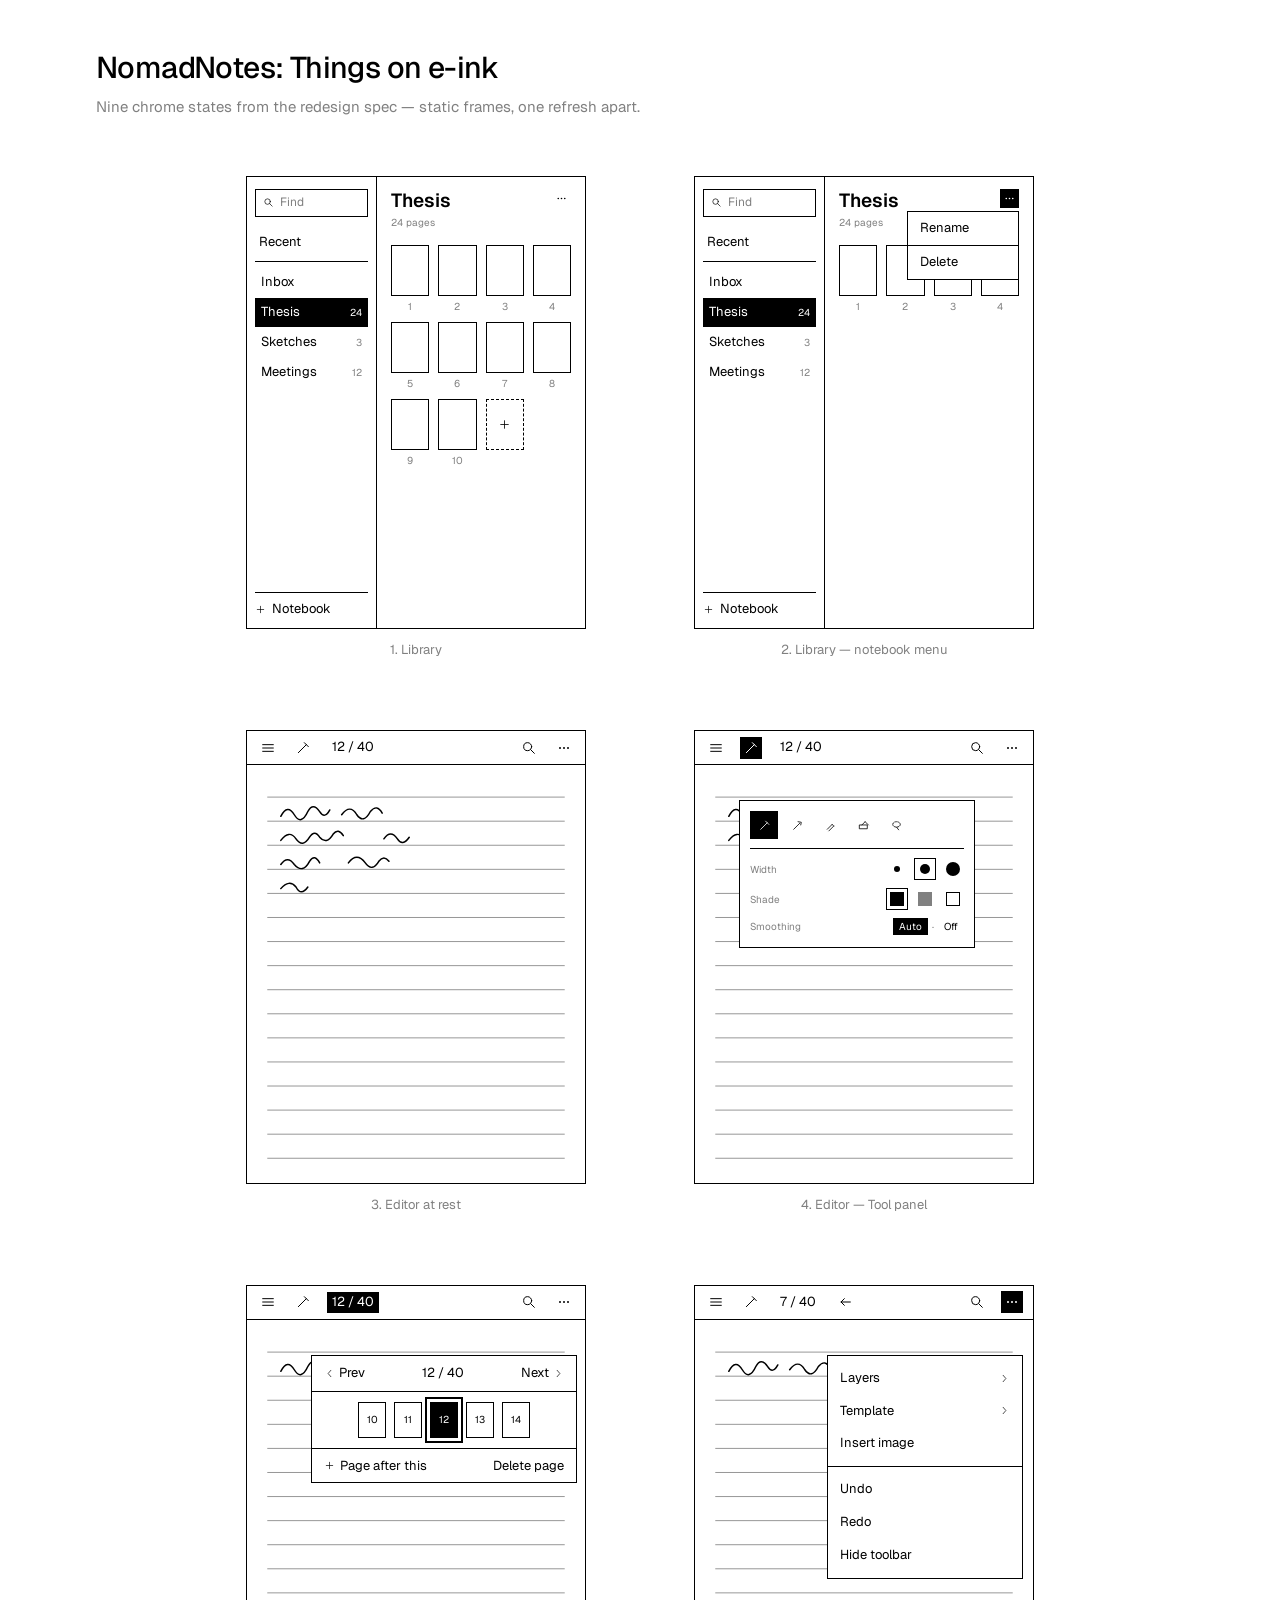
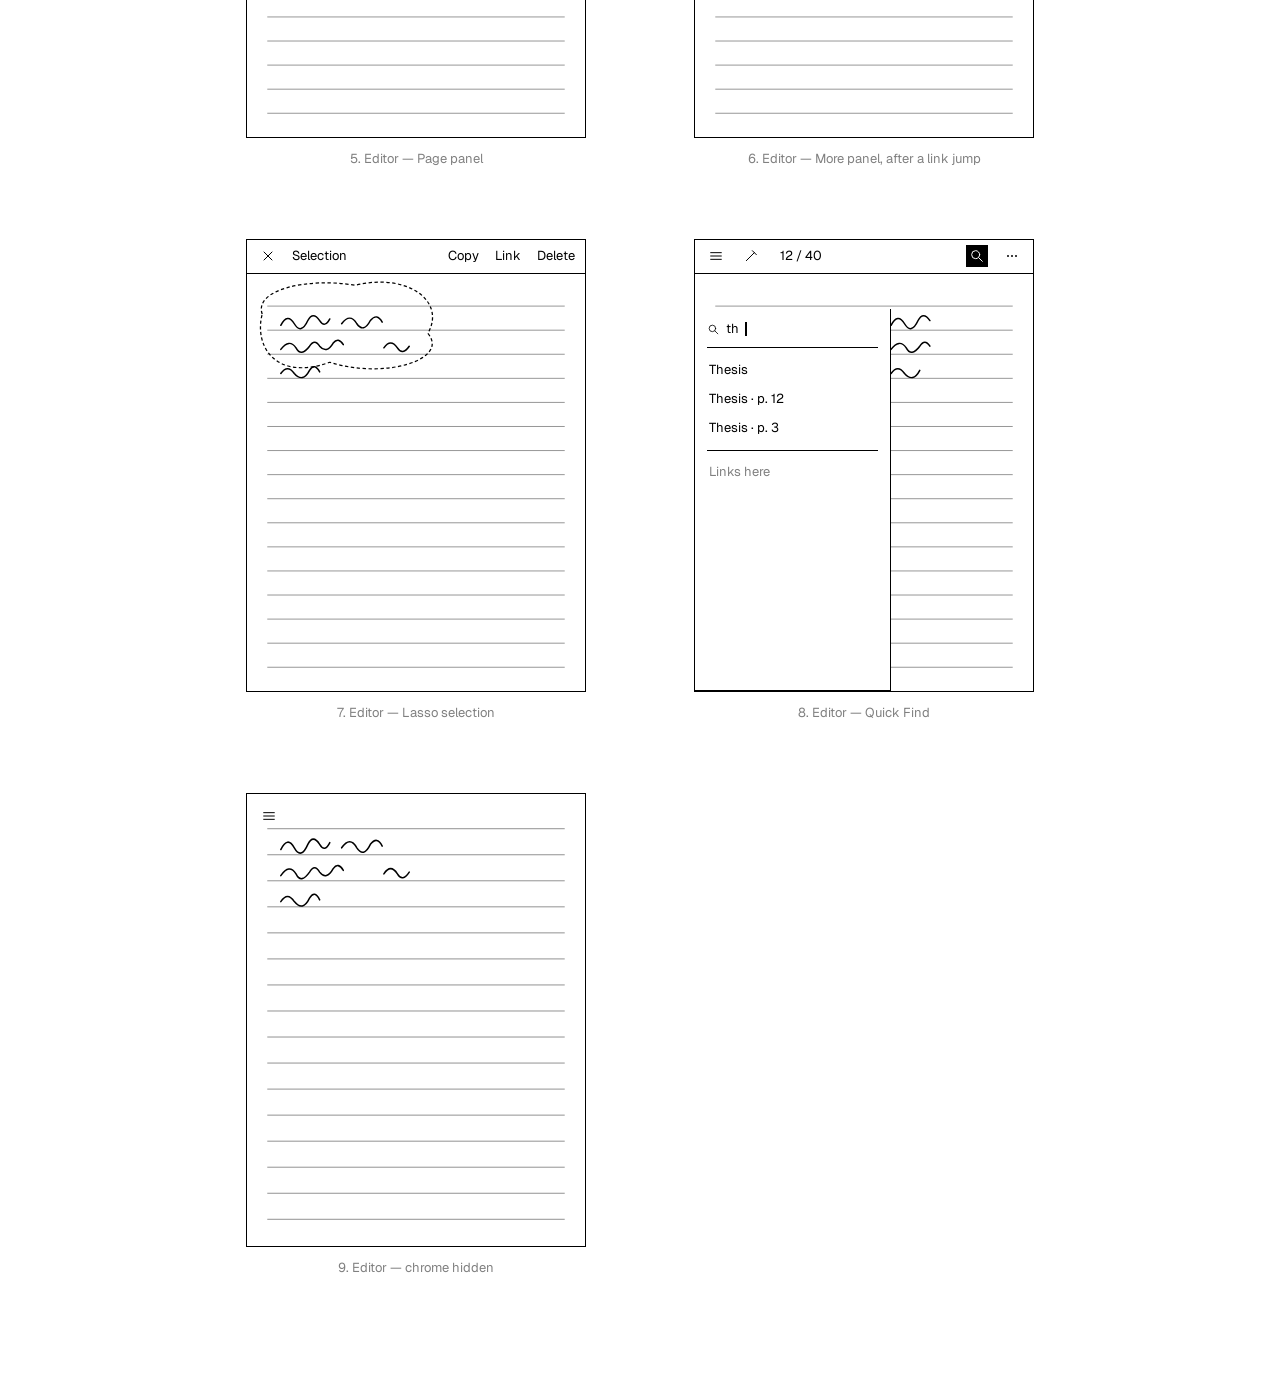
==== docs/superpowers/specs/2026-09-18-things-eink-ui-mockups.html @ f2b1605f "Specify a Things-inspired e-ink chrome with black-and-white mockups Translate Things 3's desktop str" ====
<!doctype html>
<html lang="en">
<head>
<meta charset="utf-8">
<meta name="viewport" content="width=device-width, initial-scale=1">
<title>NomadNotes: Things on e-ink</title>
<meta name="description" content="Wireframes for the Things-on-e-ink chrome redesign.">
<link rel="icon" href="data:image/svg+xml,%3Csvg xmlns='http://www.w3.org/2000/svg' viewBox='0 0 64 64'%3E%3Crect width='64' height='64' fill='%23000'/%3E%3Ctext x='32' y='45' font-family='Arial, sans-serif' font-size='38' font-weight='700' fill='%23fff' text-anchor='middle'%3EN%3C/text%3E%3C/svg%3E">
<link rel="preconnect" href="https://fonts.googleapis.com">
<link rel="preconnect" href="https://fonts.gstatic.com" crossorigin>
<link href="https://fonts.googleapis.com/css2?family=Geist:wght@400;500;600&display=swap" rel="stylesheet">
<style>
  :root{
    --ink:#000; --paper:#fff; --muted:#808080;
    --title:19px; --body:13px; --caption:10px;
  }
  *{ box-sizing:border-box; }
  html{ background:var(--paper); }
  body{
    margin:0;
    background:var(--paper);
    color:var(--ink);
    font-family:"Geist", -apple-system, BlinkMacSystemFont, "Segoe UI", Helvetica, Arial, sans-serif;
    font-weight:400;
    -webkit-font-smoothing:antialiased;
    -moz-osx-font-smoothing:grayscale;
  }
  .wrap{ max-width:1120px; margin:0 auto; padding:0 16px; }

  /* ---- page header ---- */
  header.page{ padding:48px 0 8px; }
  header.page h1{
    margin:0;
    font-size:clamp(22px, 4vw, 30px);
    font-weight:500;
    letter-spacing:-0.02em;
  }
  header.page p{
    margin:10px 0 0;
    color:var(--muted);
    font-size:15px;
  }

  /* ---- icon sprite ---- */
  .icon{
    width:16px; height:16px; display:block;
    color:var(--ink);
    stroke:var(--ink);
    fill:none;
    stroke-width:1.5;
    stroke-linecap:round;
    stroke-linejoin:round;
  }
  .icon.xs{ width:11px; height:11px; }
  .icon.sm{ width:13px; height:13px; }

  /* ---- frame grid ---- */
  .frames-grid{
    display:grid;
    grid-template-columns:repeat(auto-fit, minmax(260px, 420px));
    justify-content:center;
    gap:40px 28px;
    padding:36px 0 88px;
  }
  .frame-card{ display:flex; flex-direction:column; align-items:center; }
  .frame-card figcaption{
    margin-top:12px;
    font-size:13px;
    color:var(--muted);
    text-align:center;
  }

  .device-frame{
    position:relative;
    width:100%;
    aspect-ratio:3/4;
    background:var(--paper);
    border:1.5px solid var(--ink);
    overflow:hidden;
    font-size:var(--body);
    line-height:1.3;
  }

  /* ================= LIBRARY ================= */
  .library{ display:flex; height:100%; }
  .lib-sidebar{
    width:37%;
    min-width:130px;
    border-right:1px solid var(--ink);
    display:flex;
    flex-direction:column;
    padding:12px 8px 10px;
  }
  .find-field{
    display:flex; align-items:center; gap:6px;
    border:1.5px solid var(--ink);
    padding:5px 7px;
    margin-bottom:12px;
  }
  .find-field span{ color:var(--muted); font-size:12px; }
  .recent-row{ padding:5px 4px; }
  .hr{ height:1px; background:var(--ink); margin:6px 0; border:none; }
  .notebook-list{ display:flex; flex-direction:column; gap:1px; }
  .notebook-row{
    display:flex; align-items:center; justify-content:space-between;
    padding:6px 6px;
  }
  .notebook-row.selected{ background:var(--ink); color:var(--paper); }
  .notebook-row .count{ font-size:var(--caption); color:var(--muted); }
  .notebook-row.selected .count{ color:var(--paper); }
  .add-notebook{
    margin-top:auto;
    display:flex; align-items:center; gap:6px;
    padding-top:8px;
    border-top:1px solid var(--ink);
  }

  .lib-content{ flex:1; min-width:0; position:relative; padding:12px 14px 14px; }
  .lib-content-head{ display:flex; justify-content:space-between; align-items:flex-start; }
  .lib-title{ font-size:var(--title); font-weight:600; }
  .lib-caption{ margin-top:2px; font-size:var(--caption); color:var(--muted); }
  .icon-btn{
    background:none; border:0; padding:3px;
    display:inline-flex; align-items:center; justify-content:center;
    color:var(--ink); font:inherit;
  }
  .icon-btn.active{ background:var(--ink); }
  .icon-btn.active .icon{ color:var(--paper); stroke:var(--paper); }

  .thumb-grid{
    display:grid; grid-template-columns:repeat(4, 1fr); gap:9px;
    margin-top:16px;
  }
  .thumb{ display:flex; flex-direction:column; align-items:center; gap:4px; }
  .thumb .box{ width:100%; aspect-ratio:3/4; border:1.5px solid var(--ink); }
  .thumb .num{ font-size:var(--caption); color:var(--muted); }
  .thumb-plus .box{
    border:1.5px dashed var(--ink);
    display:flex; align-items:center; justify-content:center;
  }

  .popover{
    position:absolute; top:34px; right:14px; z-index:5;
    background:var(--paper); border:1.5px solid var(--ink);
    min-width:112px;
  }
  .popover .prow{ padding:8px 12px; }
  .popover .prow + .prow{ border-top:1px solid var(--ink); }

  /* ================= EDITOR ================= */
  .editor{ position:relative; height:100%; display:flex; flex-direction:column; }
  .bar{
    flex:0 0 auto; height:34px;
    display:flex; align-items:center; justify-content:space-between;
    padding:0 10px;
    border-bottom:1px solid var(--ink);
    position:relative; z-index:2; background:var(--paper);
  }
  .bar-group{ display:flex; align-items:center; gap:13px; }
  .counter{ font-size:var(--body); padding:2px 5px; }
  .counter.active{ background:var(--ink); color:var(--paper); }

  .bar.selection .bar-group.right{ gap:16px; }
  .bar .verb{ font-size:var(--body); }
  .bar .selection-label{ font-size:var(--body); }

  .canvas{ position:relative; flex:1; min-height:0; background:var(--paper); }
  .page-svg{ width:100%; height:100%; display:block; }
  .rule{ stroke:var(--muted); stroke-width:1; }
  .ink{ stroke:var(--ink); stroke-width:1.8; fill:none; stroke-linecap:round; stroke-linejoin:round; }
  .lasso{ stroke:var(--ink); stroke-width:1.5; fill:none; stroke-dasharray:4 3; }

  .hidden-menu{
    position:absolute; top:10px; left:10px; z-index:4;
    display:inline-flex; align-items:center; justify-content:center;
    padding:4px;
  }

  /* panels */
  .panel{
    position:absolute; top:35px; z-index:5;
    background:var(--paper); border:1.5px solid var(--ink);
    padding:8px 0;
  }
  .panel .prow{ padding:7px 12px; display:flex; align-items:center; justify-content:space-between; }
  .panel .prow.plain{ display:block; }
  .panel .hr{ margin:6px 0; }

  /* tool panel */
  .tool-panel{ left:44px; width:236px; padding:10px 10px 12px; }
  .tool-row{ display:flex; gap:5px; }
  .tool-slot{
    width:28px; height:28px;
    display:flex; align-items:center; justify-content:center;
    border:1.5px solid transparent;
  }
  .tool-slot.active{ background:var(--ink); }
  .tool-slot.active .icon{ color:var(--paper); stroke:var(--paper); }
  .tool-panel .hr{ margin:9px 0; }
  .swatch-row{ display:flex; align-items:center; justify-content:space-between; margin-top:8px; }
  .swatch-row .label{ color:var(--muted); font-size:var(--caption); }
  .swatches{ display:flex; align-items:center; gap:6px; }
  .swatch{
    width:22px; height:22px;
    display:flex; align-items:center; justify-content:center;
    border:1.5px solid transparent;
  }
  .swatch.selected{ border-color:var(--ink); }
  .dot{ border-radius:50%; background:var(--ink); }
  .dot.sm{ width:6px; height:6px; }
  .dot.md{ width:10px; height:10px; }
  .dot.lg{ width:14px; height:14px; }
  .sq{ width:14px; height:14px; }
  .sq.black{ background:var(--ink); }
  .sq.grey{ background:var(--muted); }
  .sq.white{ background:var(--paper); border:1px solid var(--ink); }
  .chip{ font-size:var(--caption); padding:2px 6px; }
  .chip.active{ background:var(--ink); color:var(--paper); }
  .chip-row{ display:flex; align-items:center; gap:4px; }
  .chip-sep{ color:var(--muted); font-size:var(--caption); }

  /* page panel */
  .page-panel{ left:64px; width:266px; padding:0 0 8px; }
  .page-nav{
    display:flex; align-items:center; justify-content:space-between;
    padding:9px 12px; border-bottom:1px solid var(--ink);
  }
  .page-nav .side{ display:flex; align-items:center; gap:4px; }
  .page-thumbs{
    display:flex; align-items:center; justify-content:center; gap:8px;
    padding:10px 12px; border-bottom:1px solid var(--ink);
  }
  .page-thumb{
    width:28px; height:36px;
    border:1px solid var(--ink);
    display:flex; align-items:center; justify-content:center;
    font-size:var(--caption);
  }
  .page-thumb.current{
    background:var(--ink); color:var(--paper);
    outline:2px solid var(--ink); outline-offset:3px;
  }
  .page-actions{
    display:flex; align-items:center; justify-content:space-between;
    padding:9px 12px 0;
  }
  .page-actions .side{ display:flex; align-items:center; gap:5px; }

  /* more panel */
  .more-panel{ right:10px; width:196px; padding:6px 0; }
  .more-panel .prow{ padding:8px 12px; }

  /* quick find panel */
  .qf-panel{
    left:0; top:35px; bottom:0; width:196px;
    border-top:none; border-left:none;
    padding:12px;
    display:flex; flex-direction:column;
  }
  .qf-field{
    display:flex; align-items:center; gap:6px;
    padding-bottom:9px; margin-bottom:8px;
    border-bottom:1px solid var(--ink);
  }
  .qf-field .caret{ width:1.5px; height:14px; background:var(--ink); }
  .qf-results .prow{ padding:6px 2px; display:block; }
  .qf-results .prow.secondary{ color:var(--muted); }
  .qf-results .hr{ margin:7px 0; }

  @media (max-width:640px){
    header.page{ padding-top:32px; }
    .frames-grid{ padding-top:28px; gap:32px 20px; }
  }
</style>
</head>
<body>

<!-- Inline icon sprite: simple stroke-only line glyphs, no icon library. -->
<svg aria-hidden="true" style="position:absolute;width:0;height:0;overflow:hidden">
  <defs>
    <symbol id="i-menu" viewBox="0 0 24 24">
      <line x1="4" y1="7" x2="20" y2="7"/><line x1="4" y1="12" x2="20" y2="12"/><line x1="4" y1="17" x2="20" y2="17"/>
    </symbol>
    <symbol id="i-pen" viewBox="0 0 24 24">
      <line x1="5" y1="19" x2="17" y2="7"/><line x1="14" y1="4" x2="20" y2="10"/>
    </symbol>
    <symbol id="i-pencil" viewBox="0 0 24 24">
      <line x1="5" y1="19" x2="16" y2="8"/><polyline points="13,5 19,6 18,11"/>
    </symbol>
    <symbol id="i-marker" viewBox="0 0 24 24">
      <line x1="6" y1="19" x2="15" y2="10"/><line x1="9" y1="22" x2="18" y2="13"/><line x1="15" y1="10" x2="18" y2="13"/>
    </symbol>
    <symbol id="i-eraser" viewBox="0 0 24 24">
      <rect x="5" y="11" width="14" height="7"/><line x1="9" y1="11" x2="15" y2="5"/><line x1="15" y1="5" x2="21" y2="11"/>
    </symbol>
    <symbol id="i-lasso" viewBox="0 0 24 24">
      <ellipse cx="12" cy="10" rx="7" ry="5" stroke-dasharray="3 2"/><line x1="12" y1="15" x2="16" y2="20"/>
    </symbol>
    <symbol id="i-search" viewBox="0 0 24 24">
      <circle cx="10" cy="10" r="6"/><line x1="14.5" y1="14.5" x2="20" y2="20"/>
    </symbol>
    <symbol id="i-more" viewBox="0 0 24 24">
      <circle cx="6" cy="12" r="1.5" fill="currentColor" stroke="none"/>
      <circle cx="12" cy="12" r="1.5" fill="currentColor" stroke="none"/>
      <circle cx="18" cy="12" r="1.5" fill="currentColor" stroke="none"/>
    </symbol>
    <symbol id="i-close" viewBox="0 0 24 24">
      <line x1="6" y1="6" x2="18" y2="18"/><line x1="18" y1="6" x2="6" y2="18"/>
    </symbol>
    <symbol id="i-back" viewBox="0 0 24 24">
      <line x1="20" y1="12" x2="6" y2="12"/><polyline points="11,7 6,12 11,17"/>
    </symbol>
    <symbol id="i-chevron-r" viewBox="0 0 24 24"><polyline points="9,5 15,12 9,19"/></symbol>
    <symbol id="i-chevron-l" viewBox="0 0 24 24"><polyline points="15,5 9,12 15,19"/></symbol>
    <symbol id="i-plus" viewBox="0 0 24 24">
      <line x1="12" y1="5" x2="12" y2="19"/><line x1="5" y1="12" x2="19" y2="12"/>
    </symbol>
  </defs>
</svg>

<div class="wrap">
  <header class="page">
    <h1>NomadNotes: Things on e-ink</h1>
    <p>Nine chrome states from the redesign spec — static frames, one refresh apart.</p>
  </header>

  <div class="frames-grid">

    <!-- 1. LIBRARY -->
    <figure class="frame-card">
      <div class="device-frame">
        <div class="library">
          <div class="lib-sidebar">
            <div class="find-field"><svg class="icon xs"><use href="#i-search"/></svg><span>Find</span></div>
            <div class="recent-row">Recent</div>
            <hr class="hr">
            <div class="notebook-list">
              <div class="notebook-row"><span>Inbox</span></div>
              <div class="notebook-row selected"><span>Thesis</span><span class="count">24</span></div>
              <div class="notebook-row"><span>Sketches</span><span class="count">3</span></div>
              <div class="notebook-row"><span>Meetings</span><span class="count">12</span></div>
            </div>
            <div class="add-notebook"><svg class="icon xs"><use href="#i-plus"/></svg><span>Notebook</span></div>
          </div>
          <div class="lib-content">
            <div class="lib-content-head">
              <div><div class="lib-title">Thesis</div><div class="lib-caption">24 pages</div></div>
              <button class="icon-btn"><svg class="icon sm"><use href="#i-more"/></svg></button>
            </div>
            <div class="thumb-grid">
              <div class="thumb"><div class="box"></div><span class="num">1</span></div>
              <div class="thumb"><div class="box"></div><span class="num">2</span></div>
              <div class="thumb"><div class="box"></div><span class="num">3</span></div>
              <div class="thumb"><div class="box"></div><span class="num">4</span></div>
              <div class="thumb"><div class="box"></div><span class="num">5</span></div>
              <div class="thumb"><div class="box"></div><span class="num">6</span></div>
              <div class="thumb"><div class="box"></div><span class="num">7</span></div>
              <div class="thumb"><div class="box"></div><span class="num">8</span></div>
              <div class="thumb"><div class="box"></div><span class="num">9</span></div>
              <div class="thumb"><div class="box"></div><span class="num">10</span></div>
              <div class="thumb thumb-plus"><div class="box"><svg class="icon sm"><use href="#i-plus"/></svg></div></div>
            </div>
          </div>
        </div>
      </div>
      <figcaption>1. Library</figcaption>
    </figure>

    <!-- 2. LIBRARY — ⋯ POPOVER -->
    <figure class="frame-card">
      <div class="device-frame">
        <div class="library">
          <div class="lib-sidebar">
            <div class="find-field"><svg class="icon xs"><use href="#i-search"/></svg><span>Find</span></div>
            <div class="recent-row">Recent</div>
            <hr class="hr">
            <div class="notebook-list">
              <div class="notebook-row"><span>Inbox</span></div>
              <div class="notebook-row selected"><span>Thesis</span><span class="count">24</span></div>
              <div class="notebook-row"><span>Sketches</span><span class="count">3</span></div>
              <div class="notebook-row"><span>Meetings</span><span class="count">12</span></div>
            </div>
            <div class="add-notebook"><svg class="icon xs"><use href="#i-plus"/></svg><span>Notebook</span></div>
          </div>
          <div class="lib-content">
            <div class="lib-content-head">
              <div><div class="lib-title">Thesis</div><div class="lib-caption">24 pages</div></div>
              <button class="icon-btn active"><svg class="icon sm"><use href="#i-more"/></svg></button>
            </div>
            <div class="thumb-grid">
              <div class="thumb"><div class="box"></div><span class="num">1</span></div>
              <div class="thumb"><div class="box"></div><span class="num">2</span></div>
              <div class="thumb"><div class="box"></div><span class="num">3</span></div>
              <div class="thumb"><div class="box"></div><span class="num">4</span></div>
            </div>
            <div class="popover">
              <div class="prow">Rename</div>
              <div class="prow">Delete</div>
            </div>
          </div>
        </div>
      </div>
      <figcaption>2. Library — notebook menu</figcaption>
    </figure>

    <!-- 3. EDITOR AT REST -->
    <figure class="frame-card">
      <div class="device-frame">
        <div class="editor">
          <div class="bar">
            <div class="bar-group left">
              <button class="icon-btn"><svg class="icon"><use href="#i-menu"/></svg></button>
              <button class="icon-btn"><svg class="icon"><use href="#i-pen"/></svg></button>
              <span class="counter">12 / 40</span>
            </div>
            <div class="bar-group right">
              <button class="icon-btn"><svg class="icon"><use href="#i-search"/></svg></button>
              <button class="icon-btn"><svg class="icon"><use href="#i-more"/></svg></button>
            </div>
          </div>
          <div class="canvas">
            <svg class="page-svg" viewBox="0 0 400 520" preserveAspectRatio="none">
              <line class="rule" x1="24" y1="40" x2="376" y2="40"/>
              <line class="rule" x1="24" y1="70" x2="376" y2="70"/>
              <line class="rule" x1="24" y1="100" x2="376" y2="100"/>
              <line class="rule" x1="24" y1="130" x2="376" y2="130"/>
              <line class="rule" x1="24" y1="160" x2="376" y2="160"/>
              <line class="rule" x1="24" y1="190" x2="376" y2="190"/>
              <line class="rule" x1="24" y1="220" x2="376" y2="220"/>
              <line class="rule" x1="24" y1="250" x2="376" y2="250"/>
              <line class="rule" x1="24" y1="280" x2="376" y2="280"/>
              <line class="rule" x1="24" y1="310" x2="376" y2="310"/>
              <line class="rule" x1="24" y1="340" x2="376" y2="340"/>
              <line class="rule" x1="24" y1="370" x2="376" y2="370"/>
              <line class="rule" x1="24" y1="400" x2="376" y2="400"/>
              <line class="rule" x1="24" y1="430" x2="376" y2="430"/>
              <line class="rule" x1="24" y1="460" x2="376" y2="460"/>
              <line class="rule" x1="24" y1="490" x2="376" y2="490"/>
              <path class="ink" d="M40,64 q8,-16 16,-2 q8,14 16,-4 q6,-12 14,0 q6,10 12,-2"/>
              <path class="ink" d="M112,62 q10,-14 18,0 q8,12 16,-4 q8,-10 14,2"/>
              <path class="ink" d="M40,94 q10,-14 18,-2 q8,12 16,-2 q6,-10 12,0 q8,10 16,-4 q6,-8 12,2"/>
              <path class="ink" d="M162,92 q8,-12 16,0 q6,10 14,-2"/>
              <path class="ink" d="M40,124 q8,-12 16,0 q10,12 18,-4 q6,-10 12,2"/>
              <path class="ink" d="M120,122 q10,-14 20,0 q8,12 16,-2 q6,-8 12,0"/>
              <path class="ink" d="M40,154 q10,-12 18,-2 q6,12 14,0"/>
            </svg>
          </div>
        </div>
      </div>
      <figcaption>3. Editor at rest</figcaption>
    </figure>

    <!-- 4. EDITOR — TOOL PANEL -->
    <figure class="frame-card">
      <div class="device-frame">
        <div class="editor">
          <div class="bar">
            <div class="bar-group left">
              <button class="icon-btn"><svg class="icon"><use href="#i-menu"/></svg></button>
              <button class="icon-btn active"><svg class="icon"><use href="#i-pen"/></svg></button>
              <span class="counter">12 / 40</span>
            </div>
            <div class="bar-group right">
              <button class="icon-btn"><svg class="icon"><use href="#i-search"/></svg></button>
              <button class="icon-btn"><svg class="icon"><use href="#i-more"/></svg></button>
            </div>
          </div>
          <div class="canvas">
            <svg class="page-svg" viewBox="0 0 400 520" preserveAspectRatio="none">
              <line class="rule" x1="24" y1="40" x2="376" y2="40"/>
              <line class="rule" x1="24" y1="70" x2="376" y2="70"/>
              <line class="rule" x1="24" y1="100" x2="376" y2="100"/>
              <line class="rule" x1="24" y1="130" x2="376" y2="130"/>
              <line class="rule" x1="24" y1="160" x2="376" y2="160"/>
              <line class="rule" x1="24" y1="190" x2="376" y2="190"/>
              <line class="rule" x1="24" y1="220" x2="376" y2="220"/>
              <line class="rule" x1="24" y1="250" x2="376" y2="250"/>
              <line class="rule" x1="24" y1="280" x2="376" y2="280"/>
              <line class="rule" x1="24" y1="310" x2="376" y2="310"/>
              <line class="rule" x1="24" y1="340" x2="376" y2="340"/>
              <line class="rule" x1="24" y1="370" x2="376" y2="370"/>
              <line class="rule" x1="24" y1="400" x2="376" y2="400"/>
              <line class="rule" x1="24" y1="430" x2="376" y2="430"/>
              <line class="rule" x1="24" y1="460" x2="376" y2="460"/>
              <line class="rule" x1="24" y1="490" x2="376" y2="490"/>
              <path class="ink" d="M40,64 q8,-16 16,-2 q8,14 16,-4 q6,-12 14,0 q6,10 12,-2"/>
              <path class="ink" d="M112,62 q10,-14 18,0 q8,12 16,-4 q8,-10 14,2"/>
              <path class="ink" d="M40,94 q10,-14 18,-2 q6,12 16,-2 q6,-10 12,0 q8,10 16,-4 q6,-8 12,2"/>
            </svg>
            <div class="panel tool-panel">
              <div class="tool-row">
                <div class="tool-slot active"><svg class="icon sm"><use href="#i-pen"/></svg></div>
                <div class="tool-slot"><svg class="icon sm"><use href="#i-pencil"/></svg></div>
                <div class="tool-slot"><svg class="icon sm"><use href="#i-marker"/></svg></div>
                <div class="tool-slot"><svg class="icon sm"><use href="#i-eraser"/></svg></div>
                <div class="tool-slot"><svg class="icon sm"><use href="#i-lasso"/></svg></div>
              </div>
              <hr class="hr">
              <div class="swatch-row">
                <span class="label">Width</span>
                <div class="swatches">
                  <div class="swatch"><span class="dot sm"></span></div>
                  <div class="swatch selected"><span class="dot md"></span></div>
                  <div class="swatch"><span class="dot lg"></span></div>
                </div>
              </div>
              <div class="swatch-row">
                <span class="label">Shade</span>
                <div class="swatches">
                  <div class="swatch selected"><span class="sq black"></span></div>
                  <div class="swatch"><span class="sq grey"></span></div>
                  <div class="swatch"><span class="sq white"></span></div>
                </div>
              </div>
              <div class="swatch-row">
                <span class="label">Smoothing</span>
                <div class="chip-row">
                  <span class="chip active">Auto</span>
                  <span class="chip-sep">·</span>
                  <span class="chip">Off</span>
                </div>
              </div>
            </div>
          </div>
        </div>
      </div>
      <figcaption>4. Editor — Tool panel</figcaption>
    </figure>

    <!-- 5. EDITOR — PAGE PANEL -->
    <figure class="frame-card">
      <div class="device-frame">
        <div class="editor">
          <div class="bar">
            <div class="bar-group left">
              <button class="icon-btn"><svg class="icon"><use href="#i-menu"/></svg></button>
              <button class="icon-btn"><svg class="icon"><use href="#i-pen"/></svg></button>
              <span class="counter active">12 / 40</span>
            </div>
            <div class="bar-group right">
              <button class="icon-btn"><svg class="icon"><use href="#i-search"/></svg></button>
              <button class="icon-btn"><svg class="icon"><use href="#i-more"/></svg></button>
            </div>
          </div>
          <div class="canvas">
            <svg class="page-svg" viewBox="0 0 400 520" preserveAspectRatio="none">
              <line class="rule" x1="24" y1="40" x2="376" y2="40"/>
              <line class="rule" x1="24" y1="70" x2="376" y2="70"/>
              <line class="rule" x1="24" y1="100" x2="376" y2="100"/>
              <line class="rule" x1="24" y1="130" x2="376" y2="130"/>
              <line class="rule" x1="24" y1="160" x2="376" y2="160"/>
              <line class="rule" x1="24" y1="190" x2="376" y2="190"/>
              <line class="rule" x1="24" y1="220" x2="376" y2="220"/>
              <line class="rule" x1="24" y1="250" x2="376" y2="250"/>
              <line class="rule" x1="24" y1="280" x2="376" y2="280"/>
              <line class="rule" x1="24" y1="310" x2="376" y2="310"/>
              <line class="rule" x1="24" y1="340" x2="376" y2="340"/>
              <line class="rule" x1="24" y1="370" x2="376" y2="370"/>
              <line class="rule" x1="24" y1="400" x2="376" y2="400"/>
              <line class="rule" x1="24" y1="430" x2="376" y2="430"/>
              <line class="rule" x1="24" y1="460" x2="376" y2="460"/>
              <line class="rule" x1="24" y1="490" x2="376" y2="490"/>
              <path class="ink" d="M40,64 q8,-16 16,-2 q8,14 16,-4 q6,-12 14,0 q6,10 12,-2"/>
              <path class="ink" d="M112,62 q10,-14 18,0 q8,12 16,-4 q8,-10 14,2"/>
            </svg>
            <div class="panel page-panel">
              <div class="page-nav">
                <span class="side"><svg class="icon xs"><use href="#i-chevron-l"/></svg>Prev</span>
                <span>12 / 40</span>
                <span class="side">Next<svg class="icon xs"><use href="#i-chevron-r"/></svg></span>
              </div>
              <div class="page-thumbs">
                <div class="page-thumb">10</div>
                <div class="page-thumb">11</div>
                <div class="page-thumb current">12</div>
                <div class="page-thumb">13</div>
                <div class="page-thumb">14</div>
              </div>
              <div class="page-actions">
                <span class="side"><svg class="icon xs"><use href="#i-plus"/></svg>Page after this</span>
                <span>Delete page</span>
              </div>
            </div>
          </div>
        </div>
      </div>
      <figcaption>5. Editor — Page panel</figcaption>
    </figure>

    <!-- 6. EDITOR — MORE PANEL, AFTER LINK JUMP -->
    <figure class="frame-card">
      <div class="device-frame">
        <div class="editor">
          <div class="bar">
            <div class="bar-group left">
              <button class="icon-btn"><svg class="icon"><use href="#i-menu"/></svg></button>
              <button class="icon-btn"><svg class="icon"><use href="#i-pen"/></svg></button>
              <span class="counter">7 / 40</span>
              <button class="icon-btn"><svg class="icon"><use href="#i-back"/></svg></button>
            </div>
            <div class="bar-group right">
              <button class="icon-btn"><svg class="icon"><use href="#i-search"/></svg></button>
              <button class="icon-btn active"><svg class="icon"><use href="#i-more"/></svg></button>
            </div>
          </div>
          <div class="canvas">
            <svg class="page-svg" viewBox="0 0 400 520" preserveAspectRatio="none">
              <line class="rule" x1="24" y1="40" x2="376" y2="40"/>
              <line class="rule" x1="24" y1="70" x2="376" y2="70"/>
              <line class="rule" x1="24" y1="100" x2="376" y2="100"/>
              <line class="rule" x1="24" y1="130" x2="376" y2="130"/>
              <line class="rule" x1="24" y1="160" x2="376" y2="160"/>
              <line class="rule" x1="24" y1="190" x2="376" y2="190"/>
              <line class="rule" x1="24" y1="220" x2="376" y2="220"/>
              <line class="rule" x1="24" y1="250" x2="376" y2="250"/>
              <line class="rule" x1="24" y1="280" x2="376" y2="280"/>
              <line class="rule" x1="24" y1="310" x2="376" y2="310"/>
              <line class="rule" x1="24" y1="340" x2="376" y2="340"/>
              <line class="rule" x1="24" y1="370" x2="376" y2="370"/>
              <line class="rule" x1="24" y1="400" x2="376" y2="400"/>
              <line class="rule" x1="24" y1="430" x2="376" y2="430"/>
              <line class="rule" x1="24" y1="460" x2="376" y2="460"/>
              <line class="rule" x1="24" y1="490" x2="376" y2="490"/>
              <path class="ink" d="M40,64 q8,-16 16,-2 q8,14 16,-4 q6,-12 14,0 q6,10 12,-2"/>
              <path class="ink" d="M112,62 q10,-14 18,0 q8,12 16,-4 q8,-10 14,2"/>
            </svg>
            <div class="panel more-panel">
              <div class="prow">Layers<svg class="icon xs"><use href="#i-chevron-r"/></svg></div>
              <div class="prow">Template<svg class="icon xs"><use href="#i-chevron-r"/></svg></div>
              <div class="prow plain">Insert image</div>
              <hr class="hr">
              <div class="prow plain">Undo</div>
              <div class="prow plain">Redo</div>
              <div class="prow plain">Hide toolbar</div>
            </div>
          </div>
        </div>
      </div>
      <figcaption>6. Editor — More panel, after a link jump</figcaption>
    </figure>

    <!-- 7. EDITOR — LASSO SELECTION -->
    <figure class="frame-card">
      <div class="device-frame">
        <div class="editor">
          <div class="bar selection">
            <div class="bar-group left">
              <button class="icon-btn"><svg class="icon"><use href="#i-close"/></svg></button>
              <span class="selection-label">Selection</span>
            </div>
            <div class="bar-group right">
              <span class="verb">Copy</span>
              <span class="verb">Link</span>
              <span class="verb">Delete</span>
            </div>
          </div>
          <div class="canvas">
            <svg class="page-svg" viewBox="0 0 400 520" preserveAspectRatio="none">
              <line class="rule" x1="24" y1="40" x2="376" y2="40"/>
              <line class="rule" x1="24" y1="70" x2="376" y2="70"/>
              <line class="rule" x1="24" y1="100" x2="376" y2="100"/>
              <line class="rule" x1="24" y1="130" x2="376" y2="130"/>
              <line class="rule" x1="24" y1="160" x2="376" y2="160"/>
              <line class="rule" x1="24" y1="190" x2="376" y2="190"/>
              <line class="rule" x1="24" y1="220" x2="376" y2="220"/>
              <line class="rule" x1="24" y1="250" x2="376" y2="250"/>
              <line class="rule" x1="24" y1="280" x2="376" y2="280"/>
              <line class="rule" x1="24" y1="310" x2="376" y2="310"/>
              <line class="rule" x1="24" y1="340" x2="376" y2="340"/>
              <line class="rule" x1="24" y1="370" x2="376" y2="370"/>
              <line class="rule" x1="24" y1="400" x2="376" y2="400"/>
              <line class="rule" x1="24" y1="430" x2="376" y2="430"/>
              <line class="rule" x1="24" y1="460" x2="376" y2="460"/>
              <line class="rule" x1="24" y1="490" x2="376" y2="490"/>
              <path class="ink" d="M40,64 q8,-16 16,-2 q8,14 16,-4 q6,-12 14,0 q6,10 12,-2"/>
              <path class="ink" d="M112,62 q10,-14 18,0 q8,12 16,-4 q8,-10 14,2"/>
              <path class="ink" d="M40,94 q10,-14 18,-2 q6,12 16,-2 q6,-10 12,0 q8,10 16,-4 q6,-8 12,2"/>
              <path class="ink" d="M162,92 q8,-12 16,0 q6,10 14,-2"/>
              <path class="ink" d="M40,124 q8,-12 16,0 q10,12 18,-4 q6,-10 12,2"/>
              <path class="lasso" d="M18,50 C8,20 70,4 128,14 C190,-2 236,34 214,74 C240,106 164,132 98,110 C34,134 8,90 18,50 Z"/>
            </svg>
          </div>
        </div>
      </div>
      <figcaption>7. Editor — Lasso selection</figcaption>
    </figure>

    <!-- 8. EDITOR — QUICK FIND -->
    <figure class="frame-card">
      <div class="device-frame">
        <div class="editor">
          <div class="bar">
            <div class="bar-group left">
              <button class="icon-btn"><svg class="icon"><use href="#i-menu"/></svg></button>
              <button class="icon-btn"><svg class="icon"><use href="#i-pen"/></svg></button>
              <span class="counter">12 / 40</span>
            </div>
            <div class="bar-group right">
              <button class="icon-btn active"><svg class="icon"><use href="#i-search"/></svg></button>
              <button class="icon-btn"><svg class="icon"><use href="#i-more"/></svg></button>
            </div>
          </div>
          <div class="canvas">
            <svg class="page-svg" viewBox="0 0 400 520" preserveAspectRatio="none">
              <line class="rule" x1="24" y1="40" x2="376" y2="40"/>
              <line class="rule" x1="24" y1="70" x2="376" y2="70"/>
              <line class="rule" x1="24" y1="100" x2="376" y2="100"/>
              <line class="rule" x1="24" y1="130" x2="376" y2="130"/>
              <line class="rule" x1="24" y1="160" x2="376" y2="160"/>
              <line class="rule" x1="24" y1="190" x2="376" y2="190"/>
              <line class="rule" x1="24" y1="220" x2="376" y2="220"/>
              <line class="rule" x1="24" y1="250" x2="376" y2="250"/>
              <line class="rule" x1="24" y1="280" x2="376" y2="280"/>
              <line class="rule" x1="24" y1="310" x2="376" y2="310"/>
              <line class="rule" x1="24" y1="340" x2="376" y2="340"/>
              <line class="rule" x1="24" y1="370" x2="376" y2="370"/>
              <line class="rule" x1="24" y1="400" x2="376" y2="400"/>
              <line class="rule" x1="24" y1="430" x2="376" y2="430"/>
              <line class="rule" x1="24" y1="460" x2="376" y2="460"/>
              <line class="rule" x1="24" y1="490" x2="376" y2="490"/>
              <path class="ink" d="M232,64 q8,-16 16,-2 q8,14 16,-4 q6,-12 14,0"/>
              <path class="ink" d="M232,94 q10,-14 18,-2 q6,12 16,-2 q6,-10 12,0"/>
              <path class="ink" d="M232,124 q8,-12 16,0 q10,12 18,-4"/>
            </svg>
            <div class="panel qf-panel">
              <div class="qf-field">
                <svg class="icon sm"><use href="#i-search"/></svg>
                <span>th</span>
                <span class="caret"></span>
              </div>
              <div class="qf-results">
                <div class="prow">Thesis</div>
                <div class="prow">Thesis · p. 12</div>
                <div class="prow">Thesis · p. 3</div>
                <hr class="hr">
                <div class="prow secondary">Links here</div>
              </div>
            </div>
          </div>
        </div>
      </div>
      <figcaption>8. Editor — Quick Find</figcaption>
    </figure>

    <!-- 9. EDITOR — CHROME HIDDEN -->
    <figure class="frame-card">
      <div class="device-frame">
        <div class="editor">
          <div class="canvas">
            <svg class="page-svg" viewBox="0 0 400 520" preserveAspectRatio="none">
              <line class="rule" x1="24" y1="40" x2="376" y2="40"/>
              <line class="rule" x1="24" y1="70" x2="376" y2="70"/>
              <line class="rule" x1="24" y1="100" x2="376" y2="100"/>
              <line class="rule" x1="24" y1="130" x2="376" y2="130"/>
              <line class="rule" x1="24" y1="160" x2="376" y2="160"/>
              <line class="rule" x1="24" y1="190" x2="376" y2="190"/>
              <line class="rule" x1="24" y1="220" x2="376" y2="220"/>
              <line class="rule" x1="24" y1="250" x2="376" y2="250"/>
              <line class="rule" x1="24" y1="280" x2="376" y2="280"/>
              <line class="rule" x1="24" y1="310" x2="376" y2="310"/>
              <line class="rule" x1="24" y1="340" x2="376" y2="340"/>
              <line class="rule" x1="24" y1="370" x2="376" y2="370"/>
              <line class="rule" x1="24" y1="400" x2="376" y2="400"/>
              <line class="rule" x1="24" y1="430" x2="376" y2="430"/>
              <line class="rule" x1="24" y1="460" x2="376" y2="460"/>
              <line class="rule" x1="24" y1="490" x2="376" y2="490"/>
              <path class="ink" d="M40,64 q8,-16 16,-2 q8,14 16,-4 q6,-12 14,0 q6,10 12,-2"/>
              <path class="ink" d="M112,62 q10,-14 18,0 q8,12 16,-4 q8,-10 14,2"/>
              <path class="ink" d="M40,94 q10,-14 18,-2 q6,12 16,-2 q6,-10 12,0 q8,10 16,-4 q6,-8 12,2"/>
              <path class="ink" d="M162,92 q8,-12 16,0 q6,10 14,-2"/>
              <path class="ink" d="M40,124 q8,-12 16,0 q10,12 18,-4 q6,-10 12,2"/>
            </svg>
            <button class="icon-btn hidden-menu"><svg class="icon"><use href="#i-menu"/></svg></button>
          </div>
        </div>
      </div>
      <figcaption>9. Editor — chrome hidden</figcaption>
    </figure>

  </div>
</div>

</body>
</html>
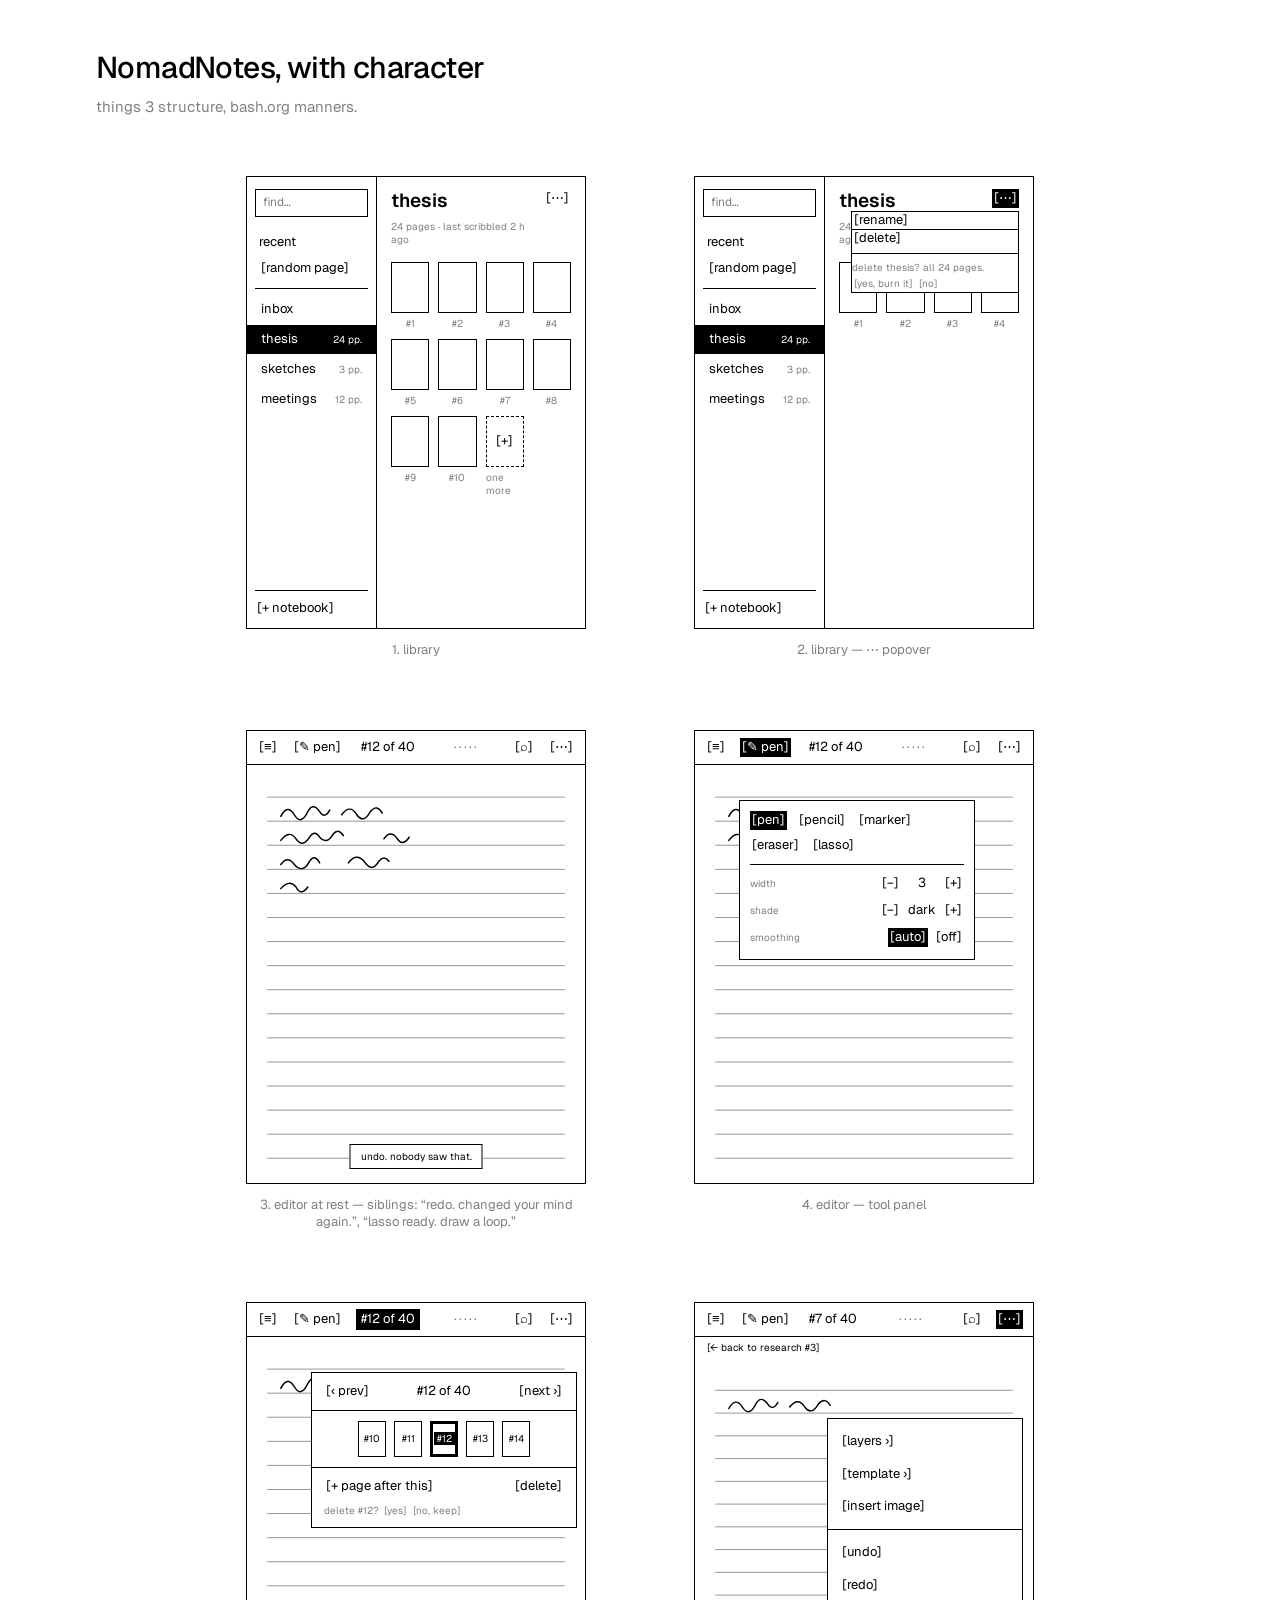
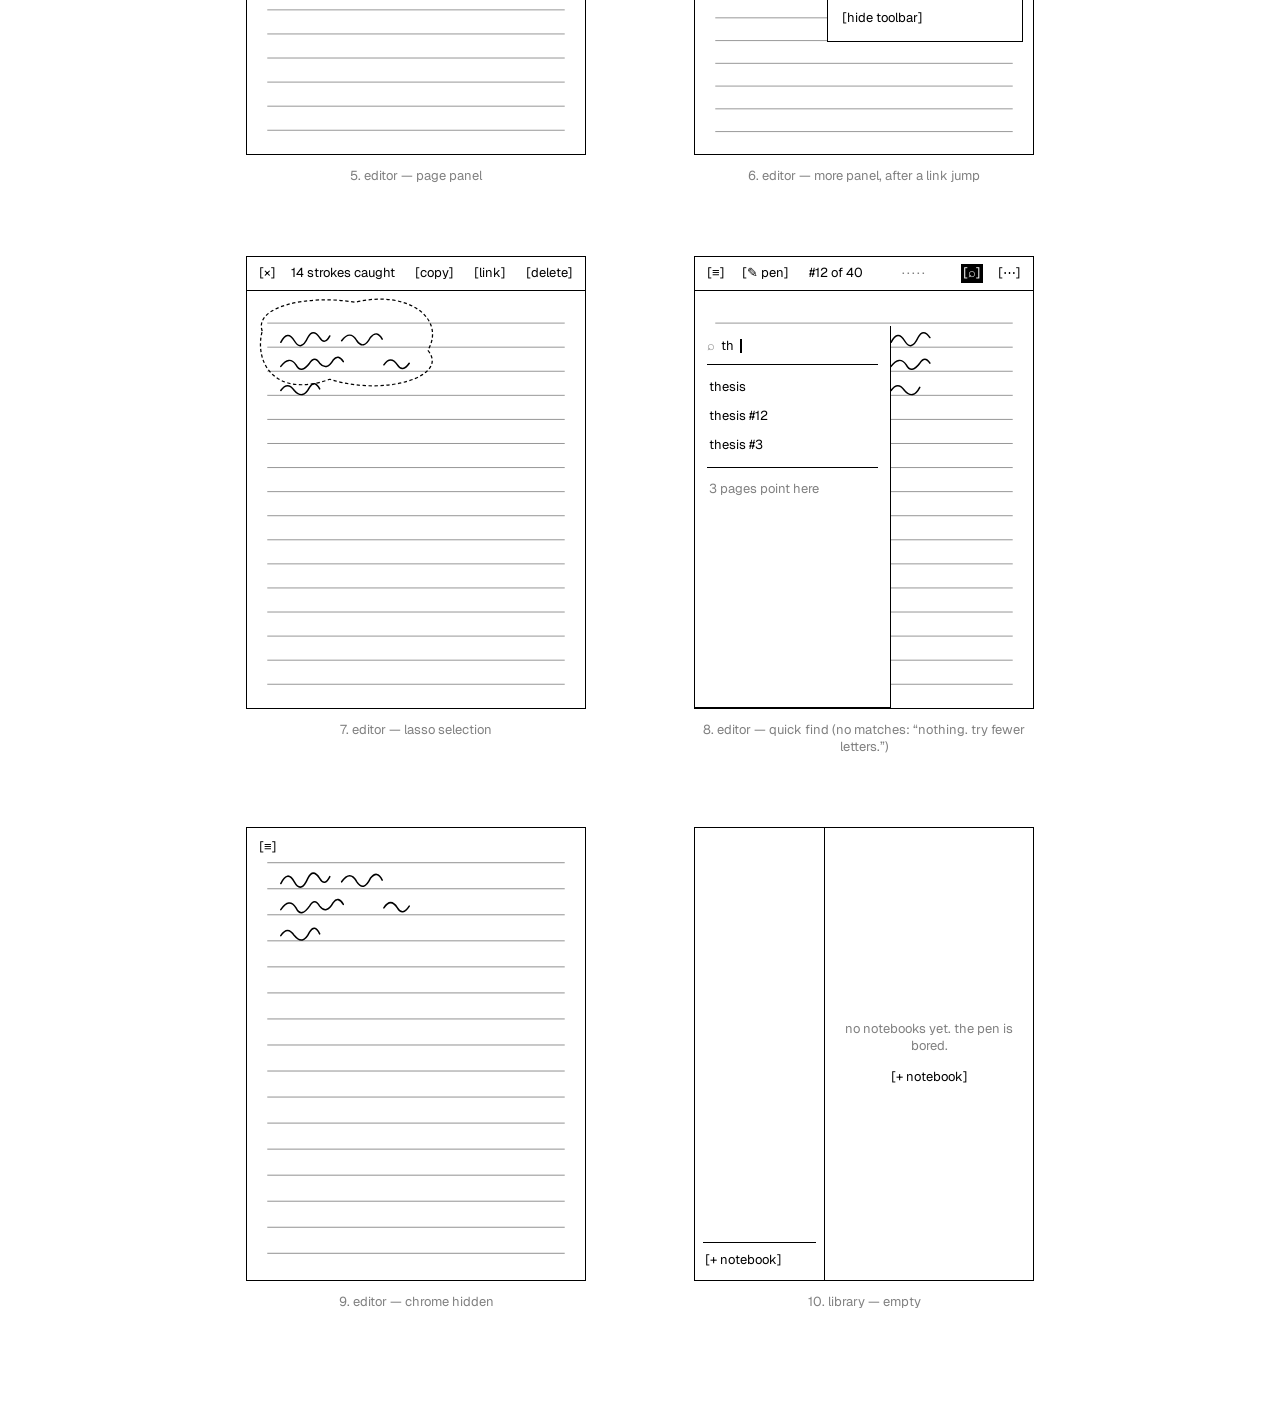
==== commit 0ac3ba6f: "Give the e-ink chrome mockups a bash.org voice Calm black-and-white structure alone read as generic," ====
--- a/docs/superpowers/specs/2026-09-18-things-eink-ui-mockups.html
+++ b/docs/superpowers/specs/2026-09-18-things-eink-ui-mockups.html
@@ -41,19 +41,6 @@
     font-size:15px;
   }
 
-  /* ---- icon sprite ---- */
-  .icon{
-    width:16px; height:16px; display:block;
-    color:var(--ink);
-    stroke:var(--ink);
-    fill:none;
-    stroke-width:1.5;
-    stroke-linecap:round;
-    stroke-linejoin:round;
-  }
-  .icon.xs{ width:11px; height:11px; }
-  .icon.sm{ width:13px; height:13px; }
-
   /* ---- frame grid ---- */
   .frames-grid{
     display:grid;
@@ -81,6 +68,25 @@
     line-height:1.3;
   }
 
+  /* ---- bracket buttons (move 1) ---- */
+  .bx{
+    font:inherit;
+    color:var(--ink);
+    background:none;
+    border:0;
+    padding:1px 2px;
+    cursor:pointer;
+    white-space:nowrap;
+  }
+  .bx.active{ background:var(--ink); color:var(--paper); }
+  .muted{ color:var(--muted); }
+
+  /* ---- crisp selection / current states ---- */
+  .notebook-row.selected{ background:var(--ink); color:var(--paper); margin:0 -8px; padding:6px 14px; }
+  .notebook-row.selected .count{ color:var(--paper); }
+  .page-thumb.current{ border:3px solid var(--ink); }
+  .page-thumb.current .cap{ background:var(--ink); color:var(--paper); padding:0 3px; }
+
   /* ================= LIBRARY ================= */
   .library{ display:flex; height:100%; }
   .lib-sidebar{
@@ -97,7 +103,7 @@
     padding:5px 7px;
     margin-bottom:12px;
   }
-  .find-field span{ color:var(--muted); font-size:12px; }
+  .find-field span{ font-size:12px; }
   .recent-row{ padding:5px 4px; }
   .hr{ height:1px; background:var(--ink); margin:6px 0; border:none; }
   .notebook-list{ display:flex; flex-direction:column; gap:1px; }
@@ -105,9 +111,7 @@
     display:flex; align-items:center; justify-content:space-between;
     padding:6px 6px;
   }
-  .notebook-row.selected{ background:var(--ink); color:var(--paper); }
   .notebook-row .count{ font-size:var(--caption); color:var(--muted); }
-  .notebook-row.selected .count{ color:var(--paper); }
   .add-notebook{
     margin-top:auto;
     display:flex; align-items:center; gap:6px;
@@ -118,14 +122,7 @@
   .lib-content{ flex:1; min-width:0; position:relative; padding:12px 14px 14px; }
   .lib-content-head{ display:flex; justify-content:space-between; align-items:flex-start; }
   .lib-title{ font-size:var(--title); font-weight:600; }
-  .lib-caption{ margin-top:2px; font-size:var(--caption); color:var(--muted); }
-  .icon-btn{
-    background:none; border:0; padding:3px;
-    display:inline-flex; align-items:center; justify-content:center;
-    color:var(--ink); font:inherit;
-  }
-  .icon-btn.active{ background:var(--ink); }
-  .icon-btn.active .icon{ color:var(--paper); stroke:var(--paper); }
+  .lib-caption{ margin-top:6px; font-size:var(--caption); color:var(--muted); }
 
   .thumb-grid{
     display:grid; grid-template-columns:repeat(4, 1fr); gap:9px;
@@ -142,27 +139,32 @@
   .popover{
     position:absolute; top:34px; right:14px; z-index:5;
     background:var(--paper); border:1.5px solid var(--ink);
-    min-width:112px;
-  }
-  .popover .prow{ padding:8px 12px; }
+    min-width:168px;
+  }
   .popover .prow + .prow{ border-top:1px solid var(--ink); }
 
   /* ================= EDITOR ================= */
   .editor{ position:relative; height:100%; display:flex; flex-direction:column; }
   .bar{
     flex:0 0 auto; height:34px;
-    display:flex; align-items:center; justify-content:space-between;
+    display:flex; align-items:center;
     padding:0 10px;
     border-bottom:1px solid var(--ink);
     position:relative; z-index:2; background:var(--paper);
   }
   .bar-group{ display:flex; align-items:center; gap:13px; }
+  .bar-filler{ flex:1; text-align:center; color:var(--muted); letter-spacing:2px; }
   .counter{ font-size:var(--body); padding:2px 5px; }
   .counter.active{ background:var(--ink); color:var(--paper); }
 
+  .bar.selection{ justify-content:space-between; }
   .bar.selection .bar-group.right{ gap:16px; }
-  .bar .verb{ font-size:var(--body); }
-  .bar .selection-label{ font-size:var(--body); }
+  .bar .status-label{ font-size:var(--body); }
+
+  .jump-line{
+    flex:0 0 auto; position:relative; z-index:2; background:var(--paper);
+    padding:4px 10px 6px; font-size:var(--caption);
+  }
 
   .canvas{ position:relative; flex:1; min-height:0; background:var(--paper); }
   .page-svg{ width:100%; height:100%; display:block; }
@@ -172,8 +174,12 @@
 
   .hidden-menu{
     position:absolute; top:10px; left:10px; z-index:4;
-    display:inline-flex; align-items:center; justify-content:center;
-    padding:4px;
+  }
+
+  .gesture-badge{
+    position:absolute; left:50%; bottom:14px; transform:translateX(-50%);
+    border:1.5px solid var(--ink); background:var(--paper);
+    padding:5px 10px; font-size:var(--caption); white-space:nowrap;
   }
 
   /* panels */
@@ -182,42 +188,23 @@
     background:var(--paper); border:1.5px solid var(--ink);
     padding:8px 0;
   }
-  .panel .prow{ padding:7px 12px; display:flex; align-items:center; justify-content:space-between; }
-  .panel .prow.plain{ display:block; }
+  .panel .prow{ padding:8px 12px; }
   .panel .hr{ margin:6px 0; }
 
   /* tool panel */
   .tool-panel{ left:44px; width:236px; padding:10px 10px 12px; }
-  .tool-row{ display:flex; gap:5px; }
-  .tool-slot{
-    width:28px; height:28px;
-    display:flex; align-items:center; justify-content:center;
-    border:1.5px solid transparent;
-  }
-  .tool-slot.active{ background:var(--ink); }
-  .tool-slot.active .icon{ color:var(--paper); stroke:var(--paper); }
+  .tool-row{ display:flex; flex-wrap:wrap; gap:6px 10px; }
   .tool-panel .hr{ margin:9px 0; }
-  .swatch-row{ display:flex; align-items:center; justify-content:space-between; margin-top:8px; }
-  .swatch-row .label{ color:var(--muted); font-size:var(--caption); }
-  .swatches{ display:flex; align-items:center; gap:6px; }
-  .swatch{
-    width:22px; height:22px;
-    display:flex; align-items:center; justify-content:center;
-    border:1.5px solid transparent;
-  }
-  .swatch.selected{ border-color:var(--ink); }
-  .dot{ border-radius:50%; background:var(--ink); }
-  .dot.sm{ width:6px; height:6px; }
-  .dot.md{ width:10px; height:10px; }
-  .dot.lg{ width:14px; height:14px; }
-  .sq{ width:14px; height:14px; }
-  .sq.black{ background:var(--ink); }
-  .sq.grey{ background:var(--muted); }
-  .sq.white{ background:var(--paper); border:1px solid var(--ink); }
-  .chip{ font-size:var(--caption); padding:2px 6px; }
-  .chip.active{ background:var(--ink); color:var(--paper); }
-  .chip-row{ display:flex; align-items:center; gap:4px; }
-  .chip-sep{ color:var(--muted); font-size:var(--caption); }
+  .rate-row{ display:flex; align-items:center; justify-content:space-between; margin-top:8px; }
+  .tool-panel .hr + .rate-row{ margin-top:0; }
+  .rate-row .label{ color:var(--muted); font-size:var(--caption); }
+  .rate{ display:flex; align-items:center; gap:6px; }
+  .rate .rate-val{ min-width:30px; text-align:center; font-size:var(--body); }
+
+  /* confirmation variants (muted preview of a destructive action) */
+  .confirm-variant{ color:var(--muted); font-size:var(--caption); line-height:1.6; }
+  .confirm-variant .bx{ color:var(--muted); }
+  .page-confirm{ padding:8px 12px 0; }
 
   /* page panel */
   .page-panel{ left:64px; width:266px; padding:0 0 8px; }
@@ -225,7 +212,6 @@
     display:flex; align-items:center; justify-content:space-between;
     padding:9px 12px; border-bottom:1px solid var(--ink);
   }
-  .page-nav .side{ display:flex; align-items:center; gap:4px; }
   .page-thumbs{
     display:flex; align-items:center; justify-content:center; gap:8px;
     padding:10px 12px; border-bottom:1px solid var(--ink);
@@ -236,18 +222,14 @@
     display:flex; align-items:center; justify-content:center;
     font-size:var(--caption);
   }
-  .page-thumb.current{
-    background:var(--ink); color:var(--paper);
-    outline:2px solid var(--ink); outline-offset:3px;
-  }
   .page-actions{
     display:flex; align-items:center; justify-content:space-between;
     padding:9px 12px 0;
   }
-  .page-actions .side{ display:flex; align-items:center; gap:5px; }
 
   /* more panel */
   .more-panel{ right:10px; width:196px; padding:6px 0; }
+  .more-panel.after-jump{ top:58px; }
   .more-panel .prow{ padding:8px 12px; }
 
   /* quick find panel */
@@ -262,10 +244,18 @@
     padding-bottom:9px; margin-bottom:8px;
     border-bottom:1px solid var(--ink);
   }
+  .qf-field .qf-icon{ color:var(--muted); font-size:13px; }
   .qf-field .caret{ width:1.5px; height:14px; background:var(--ink); }
-  .qf-results .prow{ padding:6px 2px; display:block; }
+  .qf-results .prow{ padding:6px 2px; }
   .qf-results .prow.secondary{ color:var(--muted); }
   .qf-results .hr{ margin:7px 0; }
+
+  /* empty library */
+  .empty-lib{
+    height:100%; display:flex; flex-direction:column; align-items:center;
+    justify-content:center; gap:14px; text-align:center; padding:20px;
+  }
+  .empty-line{ margin:0; color:var(--muted); font-size:var(--body); }
 
   @media (max-width:640px){
     header.page{ padding-top:32px; }
@@ -275,53 +265,10 @@
 </head>
 <body>
 
-<!-- Inline icon sprite: simple stroke-only line glyphs, no icon library. -->
-<svg aria-hidden="true" style="position:absolute;width:0;height:0;overflow:hidden">
-  <defs>
-    <symbol id="i-menu" viewBox="0 0 24 24">
-      <line x1="4" y1="7" x2="20" y2="7"/><line x1="4" y1="12" x2="20" y2="12"/><line x1="4" y1="17" x2="20" y2="17"/>
-    </symbol>
-    <symbol id="i-pen" viewBox="0 0 24 24">
-      <line x1="5" y1="19" x2="17" y2="7"/><line x1="14" y1="4" x2="20" y2="10"/>
-    </symbol>
-    <symbol id="i-pencil" viewBox="0 0 24 24">
-      <line x1="5" y1="19" x2="16" y2="8"/><polyline points="13,5 19,6 18,11"/>
-    </symbol>
-    <symbol id="i-marker" viewBox="0 0 24 24">
-      <line x1="6" y1="19" x2="15" y2="10"/><line x1="9" y1="22" x2="18" y2="13"/><line x1="15" y1="10" x2="18" y2="13"/>
-    </symbol>
-    <symbol id="i-eraser" viewBox="0 0 24 24">
-      <rect x="5" y="11" width="14" height="7"/><line x1="9" y1="11" x2="15" y2="5"/><line x1="15" y1="5" x2="21" y2="11"/>
-    </symbol>
-    <symbol id="i-lasso" viewBox="0 0 24 24">
-      <ellipse cx="12" cy="10" rx="7" ry="5" stroke-dasharray="3 2"/><line x1="12" y1="15" x2="16" y2="20"/>
-    </symbol>
-    <symbol id="i-search" viewBox="0 0 24 24">
-      <circle cx="10" cy="10" r="6"/><line x1="14.5" y1="14.5" x2="20" y2="20"/>
-    </symbol>
-    <symbol id="i-more" viewBox="0 0 24 24">
-      <circle cx="6" cy="12" r="1.5" fill="currentColor" stroke="none"/>
-      <circle cx="12" cy="12" r="1.5" fill="currentColor" stroke="none"/>
-      <circle cx="18" cy="12" r="1.5" fill="currentColor" stroke="none"/>
-    </symbol>
-    <symbol id="i-close" viewBox="0 0 24 24">
-      <line x1="6" y1="6" x2="18" y2="18"/><line x1="18" y1="6" x2="6" y2="18"/>
-    </symbol>
-    <symbol id="i-back" viewBox="0 0 24 24">
-      <line x1="20" y1="12" x2="6" y2="12"/><polyline points="11,7 6,12 11,17"/>
-    </symbol>
-    <symbol id="i-chevron-r" viewBox="0 0 24 24"><polyline points="9,5 15,12 9,19"/></symbol>
-    <symbol id="i-chevron-l" viewBox="0 0 24 24"><polyline points="15,5 9,12 15,19"/></symbol>
-    <symbol id="i-plus" viewBox="0 0 24 24">
-      <line x1="12" y1="5" x2="12" y2="19"/><line x1="5" y1="12" x2="19" y2="12"/>
-    </symbol>
-  </defs>
-</svg>
-
 <div class="wrap">
   <header class="page">
-    <h1>NomadNotes: Things on e-ink</h1>
-    <p>Nine chrome states from the redesign spec — static frames, one refresh apart.</p>
+    <h1>NomadNotes, with character</h1>
+    <p>things 3 structure, bash.org manners.</p>
   </header>
 
   <div class="frames-grid">
@@ -331,39 +278,46 @@
       <div class="device-frame">
         <div class="library">
           <div class="lib-sidebar">
-            <div class="find-field"><svg class="icon xs"><use href="#i-search"/></svg><span>Find</span></div>
-            <div class="recent-row">Recent</div>
+            <div class="find-field"><span class="muted">find…</span></div>
+            <div class="recent-row">recent</div>
+            <div class="recent-row"><span class="bx">[random page]</span></div>
             <hr class="hr">
             <div class="notebook-list">
-              <div class="notebook-row"><span>Inbox</span></div>
-              <div class="notebook-row selected"><span>Thesis</span><span class="count">24</span></div>
-              <div class="notebook-row"><span>Sketches</span><span class="count">3</span></div>
-              <div class="notebook-row"><span>Meetings</span><span class="count">12</span></div>
-            </div>
-            <div class="add-notebook"><svg class="icon xs"><use href="#i-plus"/></svg><span>Notebook</span></div>
+              <div class="notebook-row"><span>inbox</span></div>
+              <div class="notebook-row selected">
+                <span>thesis</span>
+                <span class="count">24 pp.</span>
+              </div>
+              <div class="notebook-row"><span>sketches</span><span class="count">3 pp.</span></div>
+              <div class="notebook-row"><span>meetings</span><span class="count">12 pp.</span></div>
+            </div>
+            <div class="add-notebook"><span class="bx">[+ notebook]</span></div>
           </div>
           <div class="lib-content">
             <div class="lib-content-head">
-              <div><div class="lib-title">Thesis</div><div class="lib-caption">24 pages</div></div>
-              <button class="icon-btn"><svg class="icon sm"><use href="#i-more"/></svg></button>
+              <div>
+                <div class="lib-title">thesis</div>
+                <div class="lib-caption">24 pages · last scribbled 2 h ago</div>
+              </div>
+              <span class="bx">[⋯]</span>
             </div>
             <div class="thumb-grid">
-              <div class="thumb"><div class="box"></div><span class="num">1</span></div>
-              <div class="thumb"><div class="box"></div><span class="num">2</span></div>
-              <div class="thumb"><div class="box"></div><span class="num">3</span></div>
-              <div class="thumb"><div class="box"></div><span class="num">4</span></div>
-              <div class="thumb"><div class="box"></div><span class="num">5</span></div>
-              <div class="thumb"><div class="box"></div><span class="num">6</span></div>
-              <div class="thumb"><div class="box"></div><span class="num">7</span></div>
-              <div class="thumb"><div class="box"></div><span class="num">8</span></div>
-              <div class="thumb"><div class="box"></div><span class="num">9</span></div>
-              <div class="thumb"><div class="box"></div><span class="num">10</span></div>
-              <div class="thumb thumb-plus"><div class="box"><svg class="icon sm"><use href="#i-plus"/></svg></div></div>
-            </div>
-          </div>
-        </div>
-      </div>
-      <figcaption>1. Library</figcaption>
+              <div class="thumb"><div class="box"></div><span class="num">#1</span></div>
+              <div class="thumb"><div class="box"></div><span class="num">#2</span></div>
+              <div class="thumb"><div class="box"></div><span class="num">#3</span></div>
+              <div class="thumb"><div class="box"></div><span class="num">#4</span></div>
+              <div class="thumb"><div class="box"></div><span class="num">#5</span></div>
+              <div class="thumb"><div class="box"></div><span class="num">#6</span></div>
+              <div class="thumb"><div class="box"></div><span class="num">#7</span></div>
+              <div class="thumb"><div class="box"></div><span class="num">#8</span></div>
+              <div class="thumb"><div class="box"></div><span class="num">#9</span></div>
+              <div class="thumb"><div class="box"></div><span class="num">#10</span></div>
+              <div class="thumb thumb-plus"><div class="box"><span class="bx">[+]</span></div><span class="num">one more</span></div>
+            </div>
+          </div>
+        </div>
+      </div>
+      <figcaption>1. library</figcaption>
     </figure>
 
     <!-- 2. LIBRARY — ⋯ POPOVER -->
@@ -371,36 +325,45 @@
       <div class="device-frame">
         <div class="library">
           <div class="lib-sidebar">
-            <div class="find-field"><svg class="icon xs"><use href="#i-search"/></svg><span>Find</span></div>
-            <div class="recent-row">Recent</div>
+            <div class="find-field"><span class="muted">find…</span></div>
+            <div class="recent-row">recent</div>
+            <div class="recent-row"><span class="bx">[random page]</span></div>
             <hr class="hr">
             <div class="notebook-list">
-              <div class="notebook-row"><span>Inbox</span></div>
-              <div class="notebook-row selected"><span>Thesis</span><span class="count">24</span></div>
-              <div class="notebook-row"><span>Sketches</span><span class="count">3</span></div>
-              <div class="notebook-row"><span>Meetings</span><span class="count">12</span></div>
-            </div>
-            <div class="add-notebook"><svg class="icon xs"><use href="#i-plus"/></svg><span>Notebook</span></div>
+              <div class="notebook-row"><span>inbox</span></div>
+              <div class="notebook-row selected">
+                <span>thesis</span>
+                <span class="count">24 pp.</span>
+              </div>
+              <div class="notebook-row"><span>sketches</span><span class="count">3 pp.</span></div>
+              <div class="notebook-row"><span>meetings</span><span class="count">12 pp.</span></div>
+            </div>
+            <div class="add-notebook"><span class="bx">[+ notebook]</span></div>
           </div>
           <div class="lib-content">
             <div class="lib-content-head">
-              <div><div class="lib-title">Thesis</div><div class="lib-caption">24 pages</div></div>
-              <button class="icon-btn active"><svg class="icon sm"><use href="#i-more"/></svg></button>
+              <div>
+                <div class="lib-title">thesis</div>
+                <div class="lib-caption">24 pages · last scribbled 2 h ago</div>
+              </div>
+              <span class="bx active">[⋯]</span>
             </div>
             <div class="thumb-grid">
-              <div class="thumb"><div class="box"></div><span class="num">1</span></div>
-              <div class="thumb"><div class="box"></div><span class="num">2</span></div>
-              <div class="thumb"><div class="box"></div><span class="num">3</span></div>
-              <div class="thumb"><div class="box"></div><span class="num">4</span></div>
+              <div class="thumb"><div class="box"></div><span class="num">#1</span></div>
+              <div class="thumb"><div class="box"></div><span class="num">#2</span></div>
+              <div class="thumb"><div class="box"></div><span class="num">#3</span></div>
+              <div class="thumb"><div class="box"></div><span class="num">#4</span></div>
             </div>
             <div class="popover">
-              <div class="prow">Rename</div>
-              <div class="prow">Delete</div>
-            </div>
-          </div>
-        </div>
-      </div>
-      <figcaption>2. Library — notebook menu</figcaption>
+              <div class="prow"><span class="bx">[rename]</span></div>
+              <div class="prow"><span class="bx">[delete]</span></div>
+              <hr class="hr">
+              <div class="prow confirm-variant">delete thesis? all 24 pages.<br><span class="bx">[yes, burn it]</span> <span class="bx">[no]</span></div>
+            </div>
+          </div>
+        </div>
+      </div>
+      <figcaption>2. library — ⋯ popover</figcaption>
     </figure>
 
     <!-- 3. EDITOR AT REST -->
@@ -409,13 +372,14 @@
         <div class="editor">
           <div class="bar">
             <div class="bar-group left">
-              <button class="icon-btn"><svg class="icon"><use href="#i-menu"/></svg></button>
-              <button class="icon-btn"><svg class="icon"><use href="#i-pen"/></svg></button>
-              <span class="counter">12 / 40</span>
-            </div>
+              <span class="bx">[≡]</span>
+              <span class="bx">[✎ pen]</span>
+              <span class="counter">#12 of 40</span>
+            </div>
+            <span class="bar-filler">·····</span>
             <div class="bar-group right">
-              <button class="icon-btn"><svg class="icon"><use href="#i-search"/></svg></button>
-              <button class="icon-btn"><svg class="icon"><use href="#i-more"/></svg></button>
+              <span class="bx">[⌕]</span>
+              <span class="bx">[⋯]</span>
             </div>
           </div>
           <div class="canvas">
@@ -444,10 +408,11 @@
               <path class="ink" d="M120,122 q10,-14 20,0 q8,12 16,-2 q6,-8 12,0"/>
               <path class="ink" d="M40,154 q10,-12 18,-2 q6,12 14,0"/>
             </svg>
-          </div>
-        </div>
-      </div>
-      <figcaption>3. Editor at rest</figcaption>
+            <div class="gesture-badge">undo. nobody saw that.</div>
+          </div>
+        </div>
+      </div>
+      <figcaption>3. editor at rest — siblings: “redo. changed your mind again.”, “lasso ready. draw a loop.”</figcaption>
     </figure>
 
     <!-- 4. EDITOR — TOOL PANEL -->
@@ -456,13 +421,14 @@
         <div class="editor">
           <div class="bar">
             <div class="bar-group left">
-              <button class="icon-btn"><svg class="icon"><use href="#i-menu"/></svg></button>
-              <button class="icon-btn active"><svg class="icon"><use href="#i-pen"/></svg></button>
-              <span class="counter">12 / 40</span>
-            </div>
+              <span class="bx">[≡]</span>
+              <span class="bx active">[✎ pen]</span>
+              <span class="counter">#12 of 40</span>
+            </div>
+            <span class="bar-filler">·····</span>
             <div class="bar-group right">
-              <button class="icon-btn"><svg class="icon"><use href="#i-search"/></svg></button>
-              <button class="icon-btn"><svg class="icon"><use href="#i-more"/></svg></button>
+              <span class="bx">[⌕]</span>
+              <span class="bx">[⋯]</span>
             </div>
           </div>
           <div class="canvas">
@@ -489,42 +455,30 @@
             </svg>
             <div class="panel tool-panel">
               <div class="tool-row">
-                <div class="tool-slot active"><svg class="icon sm"><use href="#i-pen"/></svg></div>
-                <div class="tool-slot"><svg class="icon sm"><use href="#i-pencil"/></svg></div>
-                <div class="tool-slot"><svg class="icon sm"><use href="#i-marker"/></svg></div>
-                <div class="tool-slot"><svg class="icon sm"><use href="#i-eraser"/></svg></div>
-                <div class="tool-slot"><svg class="icon sm"><use href="#i-lasso"/></svg></div>
+                <span class="bx active">[pen]</span>
+                <span class="bx">[pencil]</span>
+                <span class="bx">[marker]</span>
+                <span class="bx">[eraser]</span>
+                <span class="bx">[lasso]</span>
               </div>
               <hr class="hr">
-              <div class="swatch-row">
-                <span class="label">Width</span>
-                <div class="swatches">
-                  <div class="swatch"><span class="dot sm"></span></div>
-                  <div class="swatch selected"><span class="dot md"></span></div>
-                  <div class="swatch"><span class="dot lg"></span></div>
-                </div>
-              </div>
-              <div class="swatch-row">
-                <span class="label">Shade</span>
-                <div class="swatches">
-                  <div class="swatch selected"><span class="sq black"></span></div>
-                  <div class="swatch"><span class="sq grey"></span></div>
-                  <div class="swatch"><span class="sq white"></span></div>
-                </div>
-              </div>
-              <div class="swatch-row">
-                <span class="label">Smoothing</span>
-                <div class="chip-row">
-                  <span class="chip active">Auto</span>
-                  <span class="chip-sep">·</span>
-                  <span class="chip">Off</span>
-                </div>
-              </div>
-            </div>
-          </div>
-        </div>
-      </div>
-      <figcaption>4. Editor — Tool panel</figcaption>
+              <div class="rate-row">
+                <span class="label">width</span>
+                <span class="rate"><span class="bx">[−]</span><span class="rate-val">3</span><span class="bx">[+]</span></span>
+              </div>
+              <div class="rate-row">
+                <span class="label">shade</span>
+                <span class="rate"><span class="bx">[−]</span><span class="rate-val">dark</span><span class="bx">[+]</span></span>
+              </div>
+              <div class="rate-row">
+                <span class="label">smoothing</span>
+                <span class="rate"><span class="bx active">[auto]</span><span class="bx">[off]</span></span>
+              </div>
+            </div>
+          </div>
+        </div>
+      </div>
+      <figcaption>4. editor — tool panel</figcaption>
     </figure>
 
     <!-- 5. EDITOR — PAGE PANEL -->
@@ -533,13 +487,14 @@
         <div class="editor">
           <div class="bar">
             <div class="bar-group left">
-              <button class="icon-btn"><svg class="icon"><use href="#i-menu"/></svg></button>
-              <button class="icon-btn"><svg class="icon"><use href="#i-pen"/></svg></button>
-              <span class="counter active">12 / 40</span>
-            </div>
+              <span class="bx">[≡]</span>
+              <span class="bx">[✎ pen]</span>
+              <span class="counter active">#12 of 40</span>
+            </div>
+            <span class="bar-filler">·····</span>
             <div class="bar-group right">
-              <button class="icon-btn"><svg class="icon"><use href="#i-search"/></svg></button>
-              <button class="icon-btn"><svg class="icon"><use href="#i-more"/></svg></button>
+              <span class="bx">[⌕]</span>
+              <span class="bx">[⋯]</span>
             </div>
           </div>
           <div class="canvas">
@@ -565,26 +520,27 @@
             </svg>
             <div class="panel page-panel">
               <div class="page-nav">
-                <span class="side"><svg class="icon xs"><use href="#i-chevron-l"/></svg>Prev</span>
-                <span>12 / 40</span>
-                <span class="side">Next<svg class="icon xs"><use href="#i-chevron-r"/></svg></span>
+                <span class="bx">[‹ prev]</span>
+                <span>#12 of 40</span>
+                <span class="bx">[next ›]</span>
               </div>
               <div class="page-thumbs">
-                <div class="page-thumb">10</div>
-                <div class="page-thumb">11</div>
-                <div class="page-thumb current">12</div>
-                <div class="page-thumb">13</div>
-                <div class="page-thumb">14</div>
+                <div class="page-thumb">#10</div>
+                <div class="page-thumb">#11</div>
+                <div class="page-thumb current"><span class="cap">#12</span></div>
+                <div class="page-thumb">#13</div>
+                <div class="page-thumb">#14</div>
               </div>
               <div class="page-actions">
-                <span class="side"><svg class="icon xs"><use href="#i-plus"/></svg>Page after this</span>
-                <span>Delete page</span>
-              </div>
-            </div>
-          </div>
-        </div>
-      </div>
-      <figcaption>5. Editor — Page panel</figcaption>
+                <span class="bx">[+ page after this]</span>
+                <span class="bx">[delete]</span>
+              </div>
+              <div class="confirm-variant page-confirm">delete #12? <span class="bx">[yes]</span> <span class="bx">[no, keep]</span></div>
+            </div>
+          </div>
+        </div>
+      </div>
+      <figcaption>5. editor — page panel</figcaption>
     </figure>
 
     <!-- 6. EDITOR — MORE PANEL, AFTER LINK JUMP -->
@@ -593,16 +549,17 @@
         <div class="editor">
           <div class="bar">
             <div class="bar-group left">
-              <button class="icon-btn"><svg class="icon"><use href="#i-menu"/></svg></button>
-              <button class="icon-btn"><svg class="icon"><use href="#i-pen"/></svg></button>
-              <span class="counter">7 / 40</span>
-              <button class="icon-btn"><svg class="icon"><use href="#i-back"/></svg></button>
-            </div>
+              <span class="bx">[≡]</span>
+              <span class="bx">[✎ pen]</span>
+              <span class="counter">#7 of 40</span>
+            </div>
+            <span class="bar-filler">·····</span>
             <div class="bar-group right">
-              <button class="icon-btn"><svg class="icon"><use href="#i-search"/></svg></button>
-              <button class="icon-btn active"><svg class="icon"><use href="#i-more"/></svg></button>
-            </div>
-          </div>
+              <span class="bx">[⌕]</span>
+              <span class="bx active">[⋯]</span>
+            </div>
+          </div>
+          <div class="jump-line"><span class="bx">[← back to research #3]</span></div>
           <div class="canvas">
             <svg class="page-svg" viewBox="0 0 400 520" preserveAspectRatio="none">
               <line class="rule" x1="24" y1="40" x2="376" y2="40"/>
@@ -624,19 +581,19 @@
               <path class="ink" d="M40,64 q8,-16 16,-2 q8,14 16,-4 q6,-12 14,0 q6,10 12,-2"/>
               <path class="ink" d="M112,62 q10,-14 18,0 q8,12 16,-4 q8,-10 14,2"/>
             </svg>
-            <div class="panel more-panel">
-              <div class="prow">Layers<svg class="icon xs"><use href="#i-chevron-r"/></svg></div>
-              <div class="prow">Template<svg class="icon xs"><use href="#i-chevron-r"/></svg></div>
-              <div class="prow plain">Insert image</div>
+            <div class="panel more-panel after-jump">
+              <div class="prow"><span class="bx">[layers ›]</span></div>
+              <div class="prow"><span class="bx">[template ›]</span></div>
+              <div class="prow"><span class="bx">[insert image]</span></div>
               <hr class="hr">
-              <div class="prow plain">Undo</div>
-              <div class="prow plain">Redo</div>
-              <div class="prow plain">Hide toolbar</div>
-            </div>
-          </div>
-        </div>
-      </div>
-      <figcaption>6. Editor — More panel, after a link jump</figcaption>
+              <div class="prow"><span class="bx">[undo]</span></div>
+              <div class="prow"><span class="bx">[redo]</span></div>
+              <div class="prow"><span class="bx">[hide toolbar]</span></div>
+            </div>
+          </div>
+        </div>
+      </div>
+      <figcaption>6. editor — more panel, after a link jump</figcaption>
     </figure>
 
     <!-- 7. EDITOR — LASSO SELECTION -->
@@ -645,13 +602,13 @@
         <div class="editor">
           <div class="bar selection">
             <div class="bar-group left">
-              <button class="icon-btn"><svg class="icon"><use href="#i-close"/></svg></button>
-              <span class="selection-label">Selection</span>
+              <span class="bx">[×]</span>
+              <span class="status-label">14 strokes caught</span>
             </div>
             <div class="bar-group right">
-              <span class="verb">Copy</span>
-              <span class="verb">Link</span>
-              <span class="verb">Delete</span>
+              <span class="bx">[copy]</span>
+              <span class="bx">[link]</span>
+              <span class="bx">[delete]</span>
             </div>
           </div>
           <div class="canvas">
@@ -682,7 +639,7 @@
           </div>
         </div>
       </div>
-      <figcaption>7. Editor — Lasso selection</figcaption>
+      <figcaption>7. editor — lasso selection</figcaption>
     </figure>
 
     <!-- 8. EDITOR — QUICK FIND -->
@@ -691,13 +648,14 @@
         <div class="editor">
           <div class="bar">
             <div class="bar-group left">
-              <button class="icon-btn"><svg class="icon"><use href="#i-menu"/></svg></button>
-              <button class="icon-btn"><svg class="icon"><use href="#i-pen"/></svg></button>
-              <span class="counter">12 / 40</span>
-            </div>
+              <span class="bx">[≡]</span>
+              <span class="bx">[✎ pen]</span>
+              <span class="counter">#12 of 40</span>
+            </div>
+            <span class="bar-filler">·····</span>
             <div class="bar-group right">
-              <button class="icon-btn active"><svg class="icon"><use href="#i-search"/></svg></button>
-              <button class="icon-btn"><svg class="icon"><use href="#i-more"/></svg></button>
+              <span class="bx active">[⌕]</span>
+              <span class="bx">[⋯]</span>
             </div>
           </div>
           <div class="canvas">
@@ -724,22 +682,22 @@
             </svg>
             <div class="panel qf-panel">
               <div class="qf-field">
-                <svg class="icon sm"><use href="#i-search"/></svg>
+                <span class="qf-icon">⌕</span>
                 <span>th</span>
                 <span class="caret"></span>
               </div>
               <div class="qf-results">
-                <div class="prow">Thesis</div>
-                <div class="prow">Thesis · p. 12</div>
-                <div class="prow">Thesis · p. 3</div>
+                <div class="prow">thesis</div>
+                <div class="prow">thesis #12</div>
+                <div class="prow">thesis #3</div>
                 <hr class="hr">
-                <div class="prow secondary">Links here</div>
-              </div>
-            </div>
-          </div>
-        </div>
-      </div>
-      <figcaption>8. Editor — Quick Find</figcaption>
+                <div class="prow secondary">3 pages point here</div>
+              </div>
+            </div>
+          </div>
+        </div>
+      </div>
+      <figcaption>8. editor — quick find (no matches: “nothing. try fewer letters.”)</figcaption>
     </figure>
 
     <!-- 9. EDITOR — CHROME HIDDEN -->
@@ -770,11 +728,27 @@
               <path class="ink" d="M162,92 q8,-12 16,0 q6,10 14,-2"/>
               <path class="ink" d="M40,124 q8,-12 16,0 q10,12 18,-4 q6,-10 12,2"/>
             </svg>
-            <button class="icon-btn hidden-menu"><svg class="icon"><use href="#i-menu"/></svg></button>
-          </div>
-        </div>
-      </div>
-      <figcaption>9. Editor — chrome hidden</figcaption>
+            <span class="bx hidden-menu">[≡]</span>
+          </div>
+        </div>
+      </div>
+      <figcaption>9. editor — chrome hidden</figcaption>
+    </figure>
+
+    <!-- 10. LIBRARY — EMPTY -->
+    <figure class="frame-card">
+      <div class="device-frame">
+        <div class="library">
+          <div class="lib-sidebar">
+            <div class="add-notebook"><span class="bx">[+ notebook]</span></div>
+          </div>
+          <div class="lib-content empty-lib">
+            <p class="empty-line">no notebooks yet. the pen is bored.</p>
+            <span class="bx">[+ notebook]</span>
+          </div>
+        </div>
+      </div>
+      <figcaption>10. library — empty</figcaption>
     </figure>
 
   </div>
